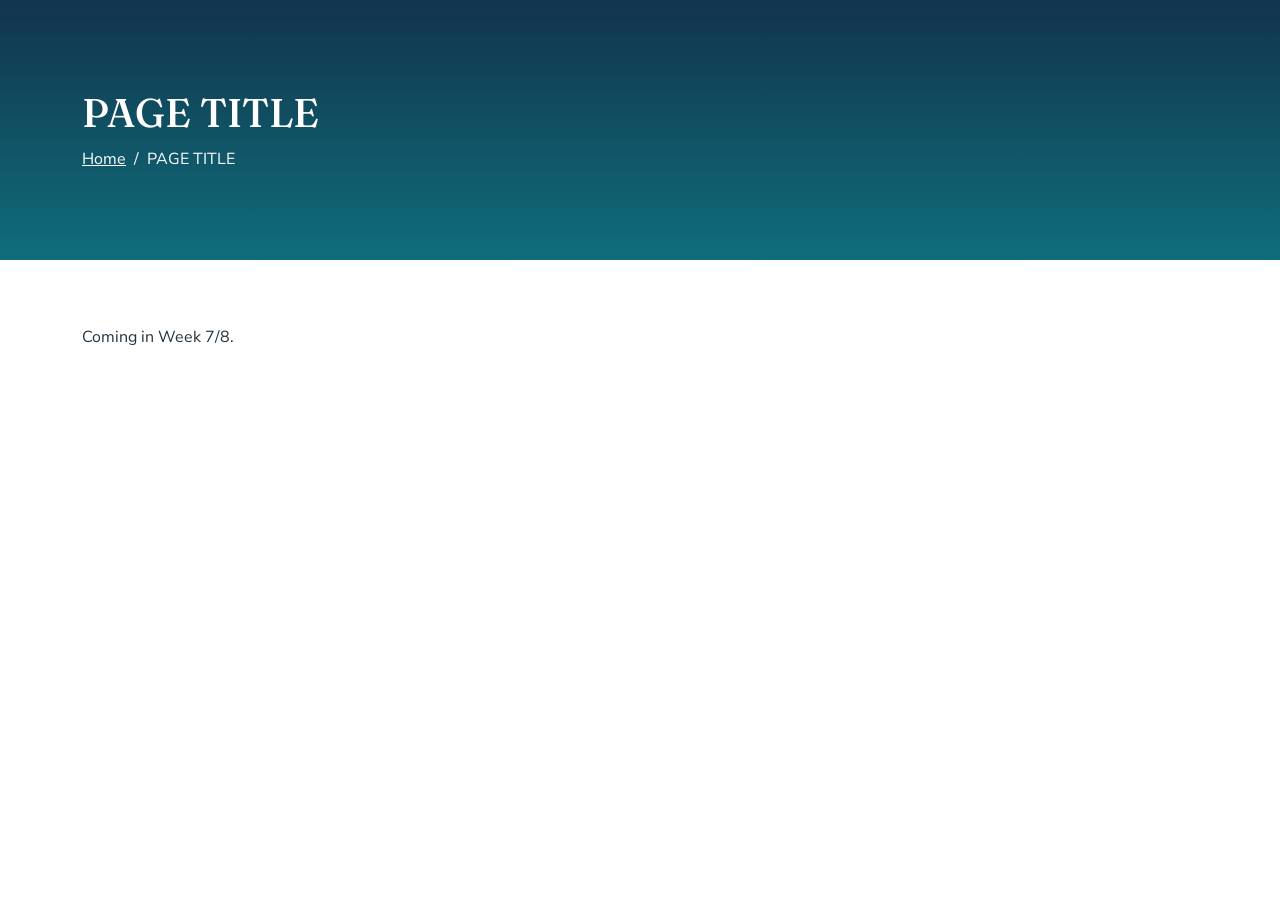
==== tests.html @ cfc93d05 "Project setup and completed Week 6 work" ====
<!DOCTYPE html>
<html lang="en">
<head>
<meta charset="UTF-8">
<meta name="viewport" content="width=device-width, initial-scale=1">
<meta name="description" content="PAGE TITLE | Anmol Lab">
<title>PAGE TITLE | Anmol Lab</title>
<link href="https://cdn.jsdelivr.net/npm/bootstrap@5.3.3/dist/css/bootstrap.min.css" rel="stylesheet">
<link href="https://fonts.googleapis.com/css2?family=Fraunces:wght@600;700&family=Nunito+Sans:wght@400;600;700&display=swap" rel="stylesheet">
<link href="https://cdnjs.cloudflare.com/ajax/libs/font-awesome/6.5.2/css/all.min.css" rel="stylesheet">
<link href="https://cdn.jsdelivr.net/npm/aos@2.3.4/dist/aos.css" rel="stylesheet">
<link href="css/style.css" rel="stylesheet">
</head>
<body>
<div id="site-header"></div>
<main>
<section class="page-banner"><div class="container">
  <h1>PAGE TITLE</h1>
  <nav aria-label="breadcrumb"><ol class="breadcrumb">
    <li class="breadcrumb-item"><a href="index.html">Home</a></li>
    <li class="breadcrumb-item active" aria-current="page">PAGE TITLE</li>
  </ol></nav>
</div></section>
<section class="section"><div class="container"><p>Coming in Week 7/8.</p></div></section>
</main>
<div id="site-footer"></div>
<script src="https://cdn.jsdelivr.net/npm/bootstrap@5.3.3/dist/js/bootstrap.bundle.min.js"></script>
<script src="https://cdn.jsdelivr.net/npm/aos@2.3.4/dist/aos.js"></script>
<script src="js/main.js"></script>
</body>
</html>
---- css/style.css ----
/* Anmol Lab: colors/fonts only via :root variables. Replace with logo colors from mentor. */
:root{
  --color-primary:#0e7c86; --color-primary-dark:#0a5c64; --color-navy:#12344d;
  --color-accent:#f2a33a; --color-accent-dark:#d98a1f;
  --color-bg:#ffffff; --color-bg-alt:#f2f8f8; --color-text:#25343f; --color-muted:#5d6e7a; --color-white:#ffffff;
  --font-heading:'Fraunces',Georgia,serif; --font-body:'Nunito Sans',Arial,sans-serif;
  --radius:10px; --section-space:64px;
}
body{font-family:var(--font-body);color:var(--color-text);background:var(--color-bg);font-size:1rem;line-height:1.65;overflow-x:hidden}
h1,h2,h3,h4{font-family:var(--font-heading);color:var(--color-navy);line-height:1.25}
a{color:var(--color-primary)}
:focus-visible{outline:3px solid var(--color-accent);outline-offset:2px}
.section{padding:var(--section-space) 0}.section-alt{background:var(--color-bg-alt)}
.section-title{font-size:clamp(1.5rem,3vw,2rem);margin-bottom:1.75rem}
.note{color:var(--color-muted);font-style:italic}
.btn{border-radius:var(--radius);font-weight:700;padding:.6rem 1.25rem}
.btn-accent{background:var(--color-accent);color:var(--color-navy);border:0}
.btn-accent:hover{background:var(--color-accent-dark);color:var(--color-navy)}
.btn-primary-lab{background:var(--color-primary);color:var(--color-white);border:0}
.btn-primary-lab:hover{background:var(--color-primary-dark);color:var(--color-white)}
/* top bar */
.top-bar{background:var(--color-navy);color:var(--color-white);font-size:.875rem;padding:.4rem 0}
.top-bar a{color:var(--color-white);text-decoration:none}
.top-bar .container{display:flex;justify-content:space-between;gap:1rem;flex-wrap:wrap}
@media(max-width:767px){.top-bar .tb-hide{display:none}.top-bar .container{justify-content:center}}
/* navbar */
.site-nav{position:sticky;top:0;z-index:1030;background:var(--color-white);box-shadow:0 1px 8px rgba(18,52,77,.12)}
.site-nav .navbar-brand{font-family:var(--font-heading);font-weight:700;color:var(--color-navy)}
.site-nav .navbar-brand img{height:44px;width:auto}
.site-nav .nav-link{color:var(--color-navy);font-weight:600}
.site-nav .nav-link.active,.site-nav .nav-link:hover{color:var(--color-primary);border-bottom:2px solid var(--color-primary)}
/* hero */
.hero{background:linear-gradient(rgba(18,52,77,.82),rgba(14,124,134,.78)),var(--color-navy);color:var(--color-white);padding:88px 0}
.hero h1{color:var(--color-white);font-size:clamp(2rem,5vw,3.4rem);max-width:14ch}
.hero .lead{max-width:48ch;margin:1rem 0 1.5rem}
.search-box{display:flex;gap:.5rem;max-width:560px;margin-bottom:1.25rem}
.hero-btns{display:flex;gap:.75rem;flex-wrap:wrap}
/* cards */
.cat-card,.item-card,.why-item,.step,.mv-card,.team-card{display:block;background:var(--color-white);border:1px solid #dbe7ea;border-radius:var(--radius);padding:1.25rem;height:100%}
.cat-card{text-align:center;text-decoration:none;color:var(--color-navy);font-weight:700}
.cat-card i,.why-item i,.mv-card i{display:block;font-size:1.8rem;color:var(--color-primary);margin-bottom:.5rem}
.cat-card:hover{border-color:var(--color-primary)}
.item-card .price{font-weight:700;color:var(--color-primary-dark);font-size:1.15rem}
.item-card .meta{color:var(--color-muted);font-size:.9rem;margin:0 0 .5rem}
.step-num{display:inline-grid;place-items:center;width:40px;height:40px;border-radius:50%;background:var(--color-primary);color:var(--color-white);font-weight:700;margin-bottom:.5rem}
.hours-list{list-style:none;padding:0}.hours-list li{display:flex;justify-content:space-between;border-bottom:1px solid #dbe7ea;padding:.4rem 0}
.map-box{min-height:280px;display:grid;place-items:center;text-align:center;padding:1rem;border:2px dashed var(--color-primary);border-radius:var(--radius);color:var(--color-muted)}
.cta-banner{background:var(--color-primary);color:var(--color-white);text-align:center;padding:56px 0}
.cta-banner h2{color:var(--color-white);margin-bottom:1rem}
/* inner banner */
.page-banner{background:linear-gradient(rgba(18,52,77,.85),rgba(14,124,134,.8)),var(--color-navy);min-height:260px;display:flex;align-items:center;color:var(--color-white)}
.page-banner h1{color:var(--color-white)}
.page-banner .breadcrumb{margin:0}.page-banner a,.page-banner .breadcrumb-item.active,.breadcrumb-item+.breadcrumb-item::before{color:var(--color-white)}
.story-img,.gallery-img,.team-card img{width:100%;height:auto;border-radius:var(--radius);object-fit:cover;background:var(--color-bg-alt);aspect-ratio:4/3}
.team-card{text-align:center}
/* footer */
.site-footer{background:var(--color-navy);color:#d6e3ea;padding:56px 0 0}
.site-footer h4{color:var(--color-white);font-size:1.1rem}
.site-footer a{color:#d6e3ea;text-decoration:none}.site-footer a:hover{color:var(--color-accent)}
.site-footer ul{list-style:none;padding:0}.site-footer li{margin-bottom:.4rem}
.footer-notice{border-top:1px solid rgba(255,255,255,.2);margin-top:2rem;padding:1rem 0;font-size:.9rem}
.footer-bottom{background:rgba(0,0,0,.25);text-align:center;padding:.8rem 0;font-size:.875rem}
/* floating */
.float-btn{position:fixed;right:16px;z-index:1040;width:48px;height:48px;border-radius:50%;display:grid;place-items:center;border:0;color:var(--color-white);font-size:1.4rem;text-decoration:none}
.wa-btn{bottom:16px;background:#25d366}
.top-btn{bottom:76px;background:var(--color-primary);display:none}.top-btn.show{display:grid}
@media(prefers-reduced-motion:reduce){*{scroll-behavior:auto!important;transition:none!important}}
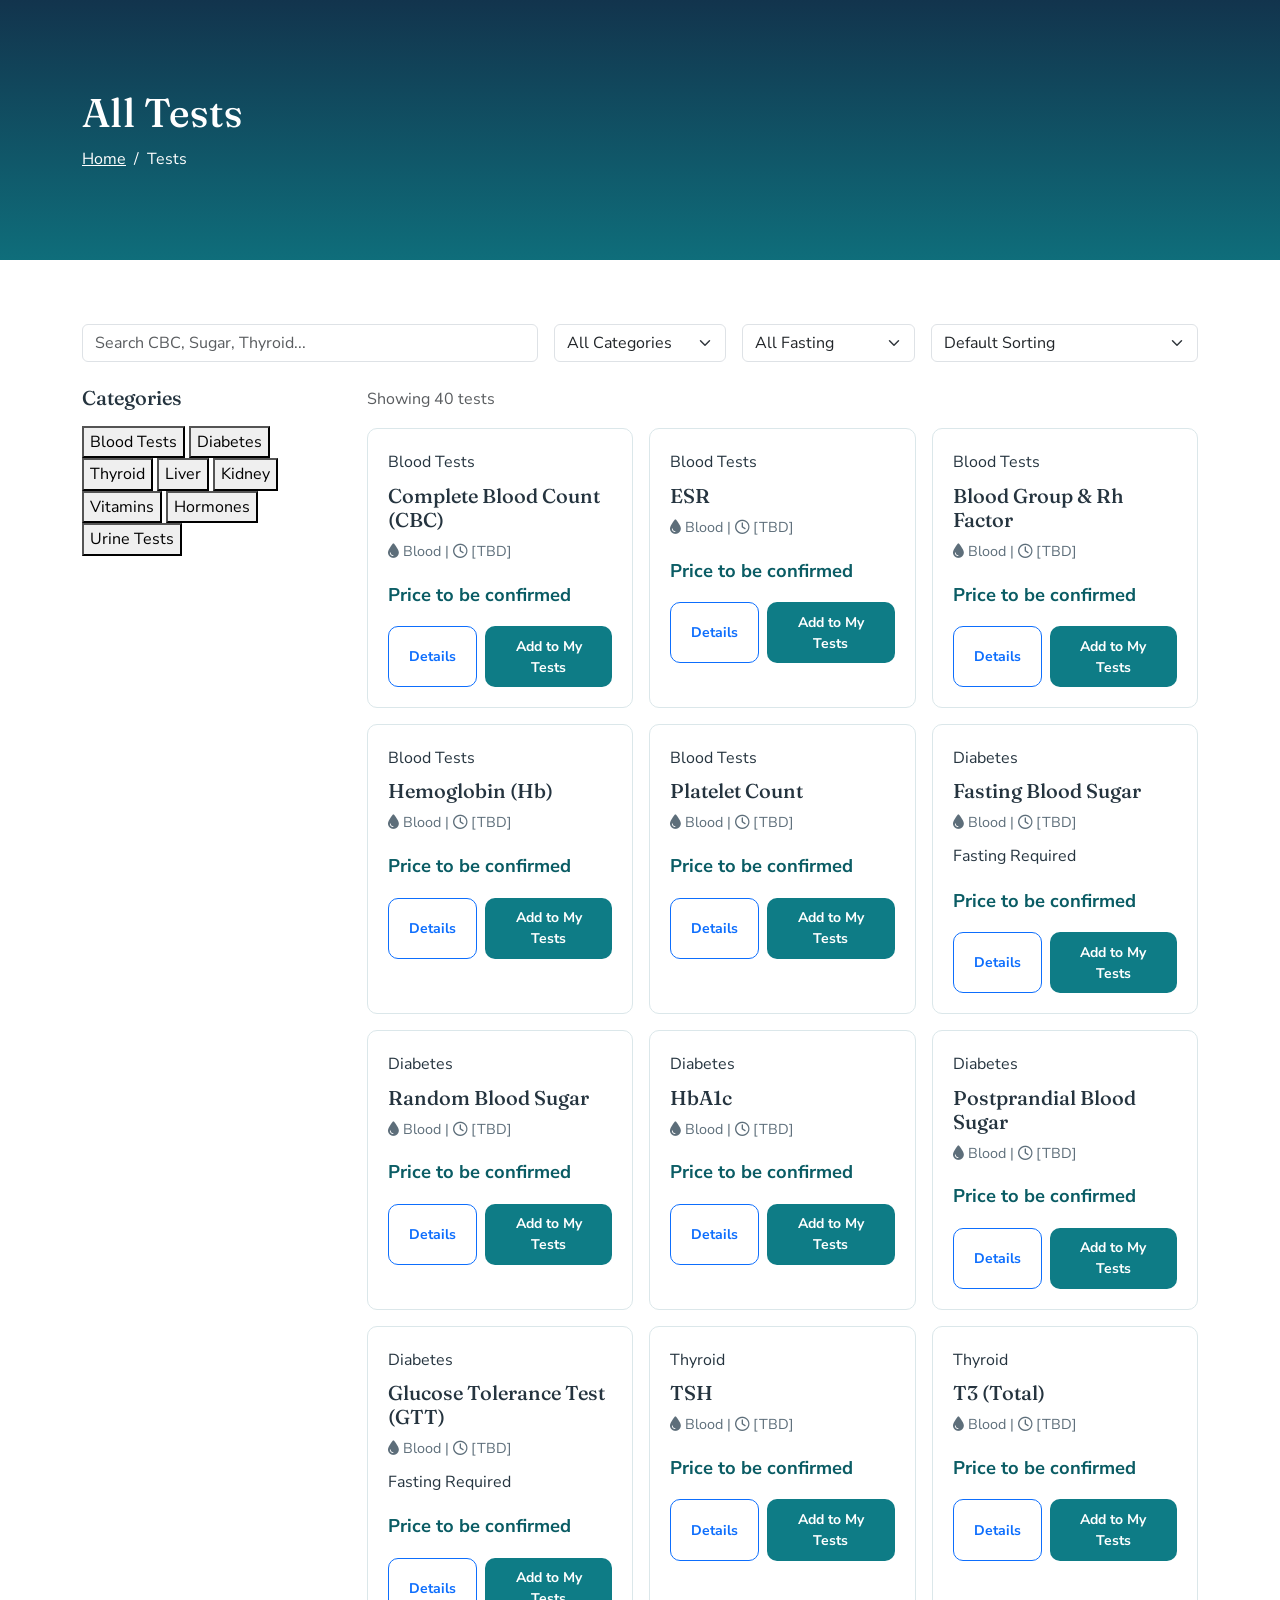
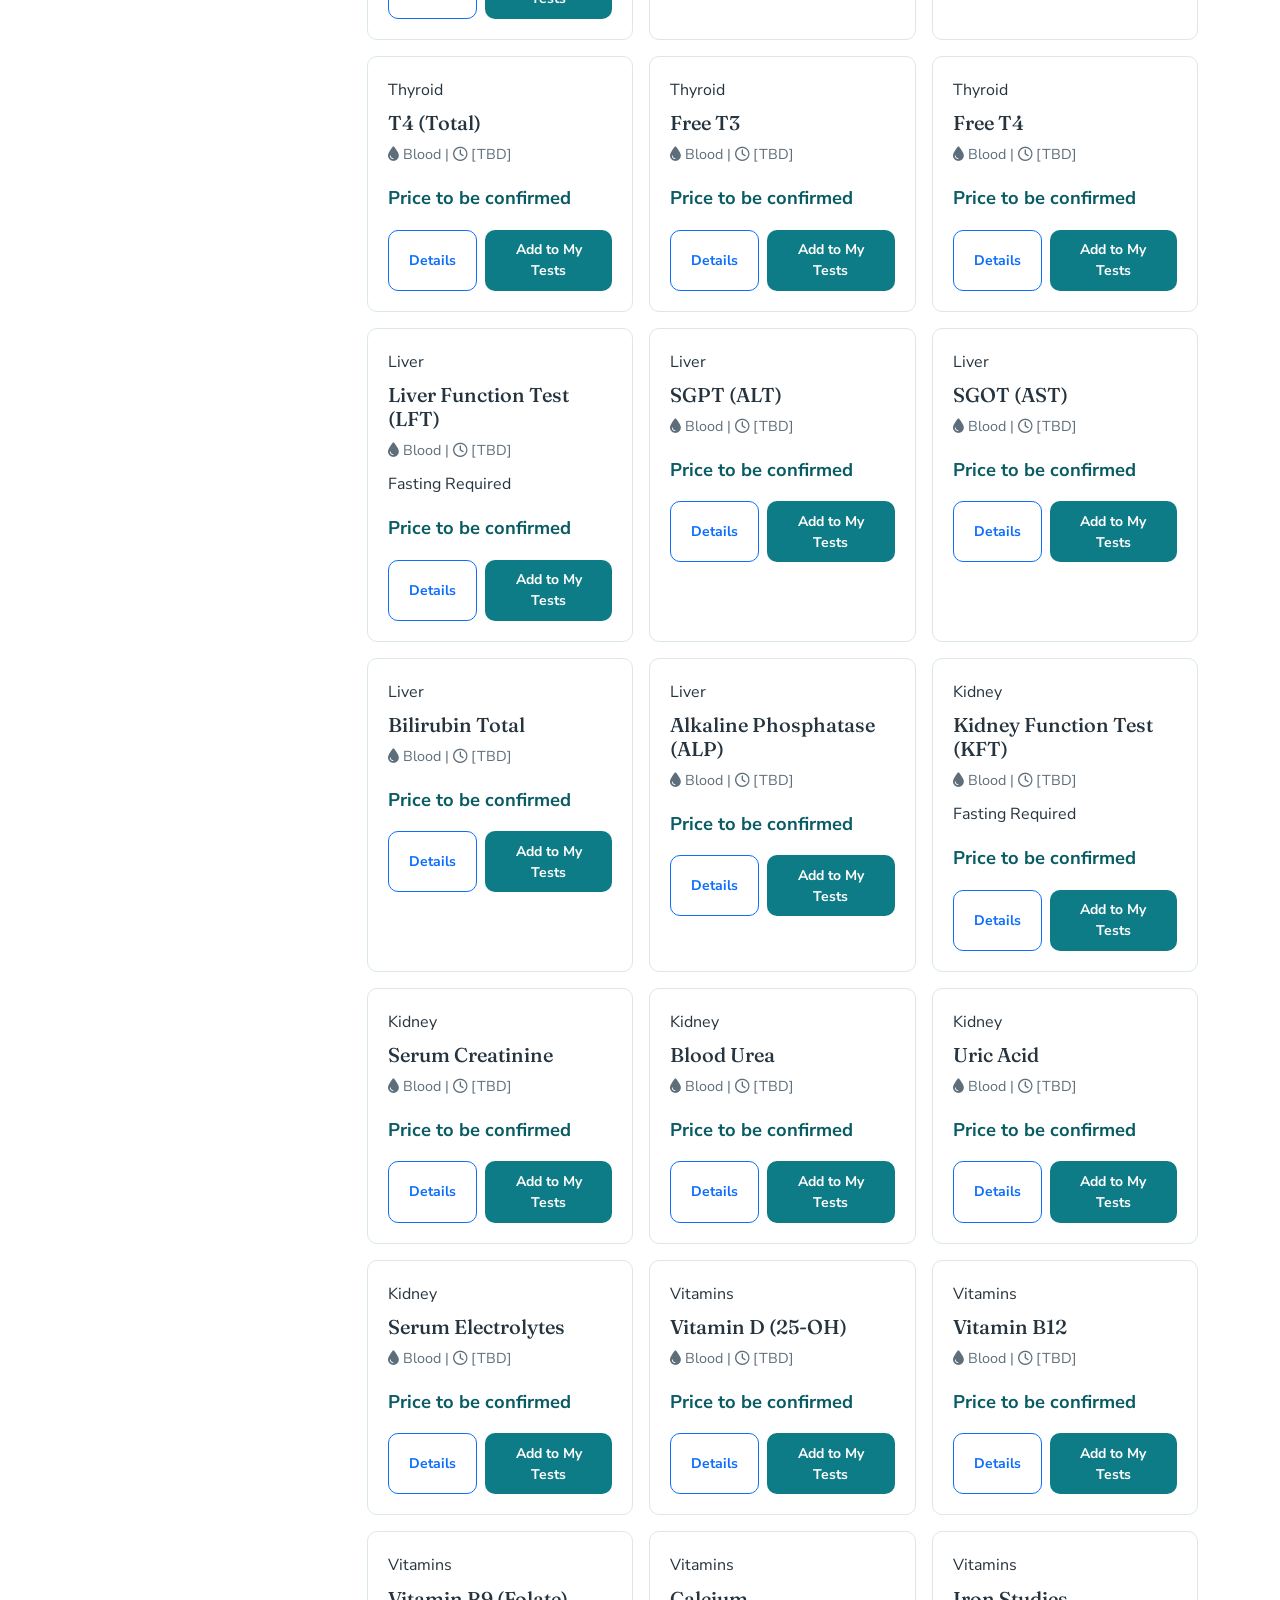
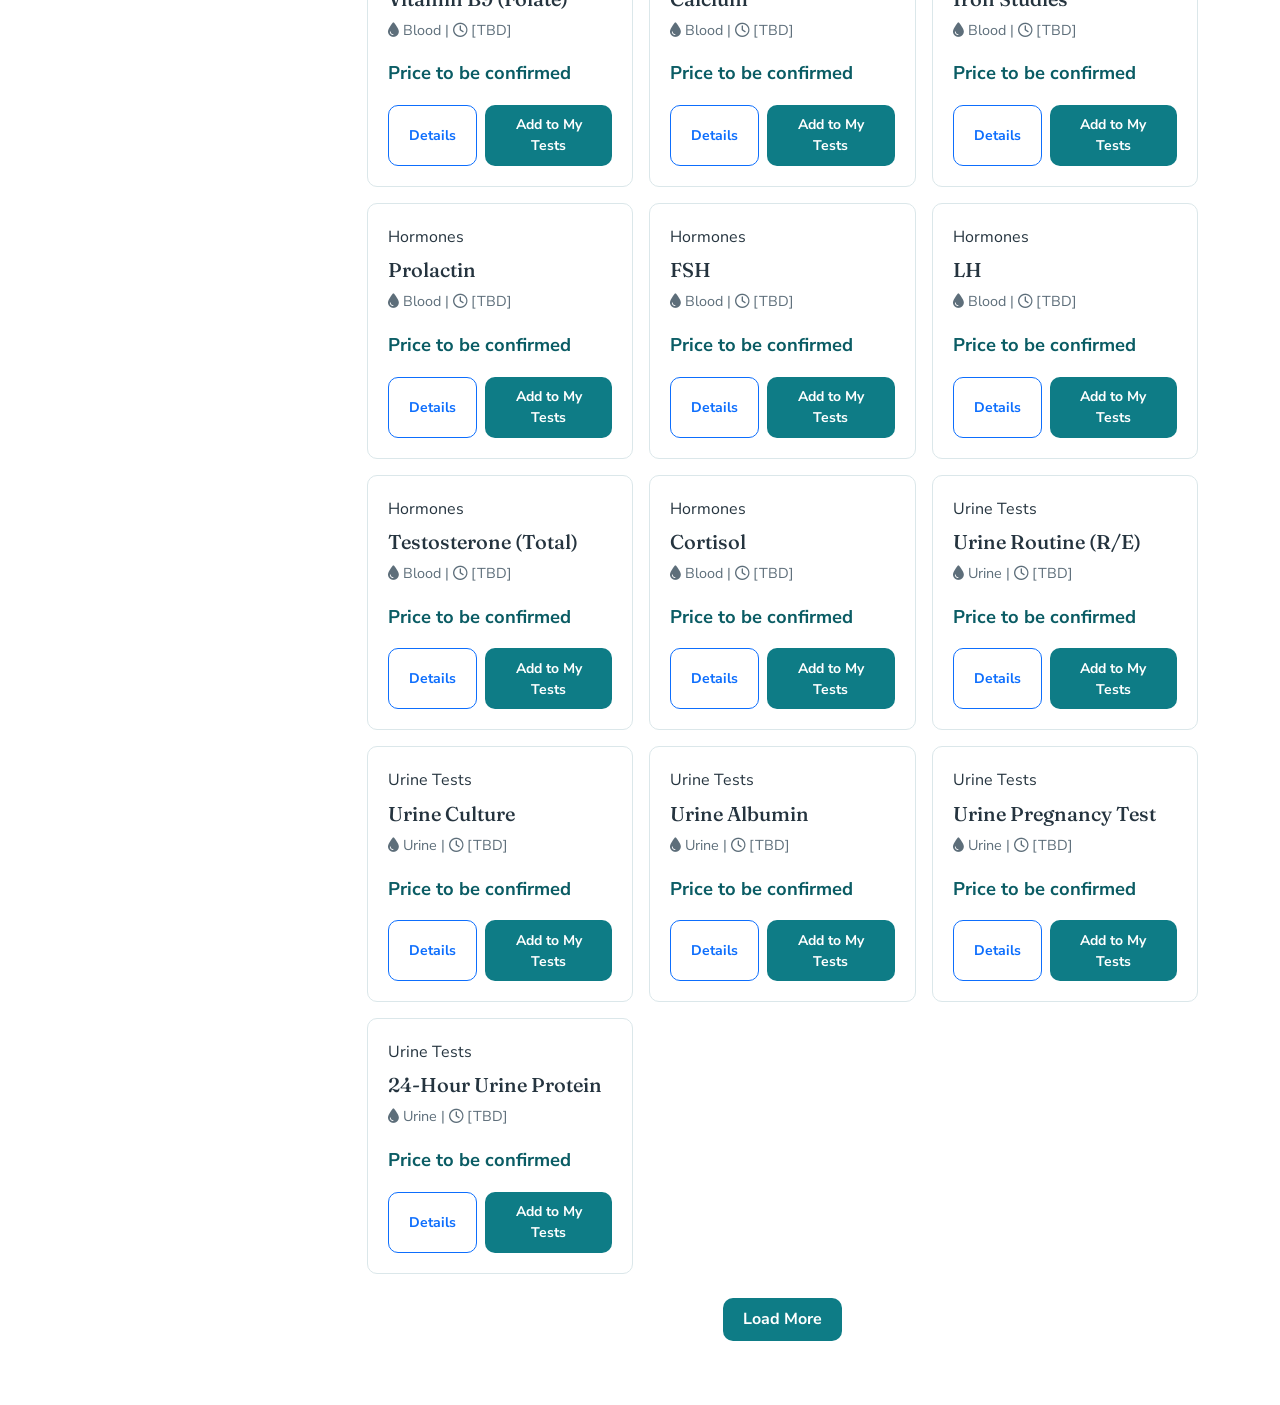
==== commit 5d7abe86: "Complete Monday tests page layout" ====
--- a/tests.html
+++ b/tests.html
@@ -1,31 +1,123 @@
+
 <!DOCTYPE html>
 <html lang="en">
 <head>
 <meta charset="UTF-8">
 <meta name="viewport" content="width=device-width, initial-scale=1">
-<meta name="description" content="PAGE TITLE | Anmol Lab">
-<title>PAGE TITLE | Anmol Lab</title>
+<meta name="description" content="Browse diagnostic tests at Anmol Lab.">
+<title>All Tests | Anmol Lab</title>
+
 <link href="https://cdn.jsdelivr.net/npm/bootstrap@5.3.3/dist/css/bootstrap.min.css" rel="stylesheet">
 <link href="https://fonts.googleapis.com/css2?family=Fraunces:wght@600;700&family=Nunito+Sans:wght@400;600;700&display=swap" rel="stylesheet">
 <link href="https://cdnjs.cloudflare.com/ajax/libs/font-awesome/6.5.2/css/all.min.css" rel="stylesheet">
 <link href="https://cdn.jsdelivr.net/npm/aos@2.3.4/dist/aos.css" rel="stylesheet">
 <link href="css/style.css" rel="stylesheet">
 </head>
+
 <body>
+
 <div id="site-header"></div>
+
 <main>
-<section class="page-banner"><div class="container">
-  <h1>PAGE TITLE</h1>
-  <nav aria-label="breadcrumb"><ol class="breadcrumb">
-    <li class="breadcrumb-item"><a href="index.html">Home</a></li>
-    <li class="breadcrumb-item active" aria-current="page">PAGE TITLE</li>
-  </ol></nav>
-</div></section>
-<section class="section"><div class="container"><p>Coming in Week 7/8.</p></div></section>
+
+<section class="page-banner">
+<div class="container">
+<h1>All Tests</h1>
+<nav aria-label="breadcrumb">
+<ol class="breadcrumb">
+<li class="breadcrumb-item"><a href="index.html">Home</a></li>
+<li class="breadcrumb-item active">Tests</li>
+</ol>
+</nav>
+</div>
+</section>
+
+<section class="section">
+<div class="container">
+
+<!-- Search and filters -->
+<div class="row g-3 mb-4">
+
+<div class="col-lg-5">
+<input type="search" id="test-search"
+class="form-control"
+placeholder="Search CBC, Sugar, Thyroid...">
+</div>
+
+<div class="col-md-4 col-lg-2">
+<select id="category-filter" class="form-select">
+<option value="all">All Categories</option>
+</select>
+</div>
+
+<div class="col-md-4 col-lg-2">
+<select id="fasting-filter" class="form-select">
+<option value="all">All Fasting</option>
+<option value="yes">Fasting Required</option>
+<option value="no">No Fasting</option>
+</select>
+</div>
+
+<div class="col-md-4 col-lg-3">
+<select id="sort-filter" class="form-select">
+<option value="default">Default Sorting</option>
+<option value="name">Name (A to Z)</option>
+<option value="low">Price (Low to High)</option>
+<option value="high">Price (High to Low)</option>
+</select>
+</div>
+
+</div>
+
+<div class="row g-4">
+
+<!-- Categories -->
+<aside class="col-lg-3">
+<h2 class="h5 mb-3">Categories</h2>
+<div id="category-list" class="category-list"></div>
+</aside>
+
+<!-- Test cards -->
+<div class="col-lg-9">
+
+<p id="results-count" class="text-muted">Showing tests</p>
+
+<div class="row g-3" id="tests-grid"></div>
+
+<div id="no-results" class="text-center py-5" hidden>
+<h3 class="h5">Test not found</h3>
+<p>Send us your prescription on WhatsApp and we'll help.</p>
+<a href="#" id="no-results-wa" class="btn btn-primary-lab">
+<i class="fa-brands fa-whatsapp"></i> WhatsApp
+</a>
+<button id="clear-filters" class="btn btn-outline-secondary">
+Clear filters
+</button>
+</div>
+
+<div class="text-center mt-4">
+<button id="load-more" class="btn btn-primary-lab">
+Load More
+</button>
+</div>
+
+</div>
+</div>
+
+</div>
+</section>
+
 </main>
+
 <div id="site-footer"></div>
+
 <script src="https://cdn.jsdelivr.net/npm/bootstrap@5.3.3/dist/js/bootstrap.bundle.min.js"></script>
 <script src="https://cdn.jsdelivr.net/npm/aos@2.3.4/dist/aos.js"></script>
+
+<script src="js/tests.js"></script>
+<script src="js/packages.js"></script>
 <script src="js/main.js"></script>
+<script src="js/tests-page.js"></script>
+
 </body>
-</html>+</html>
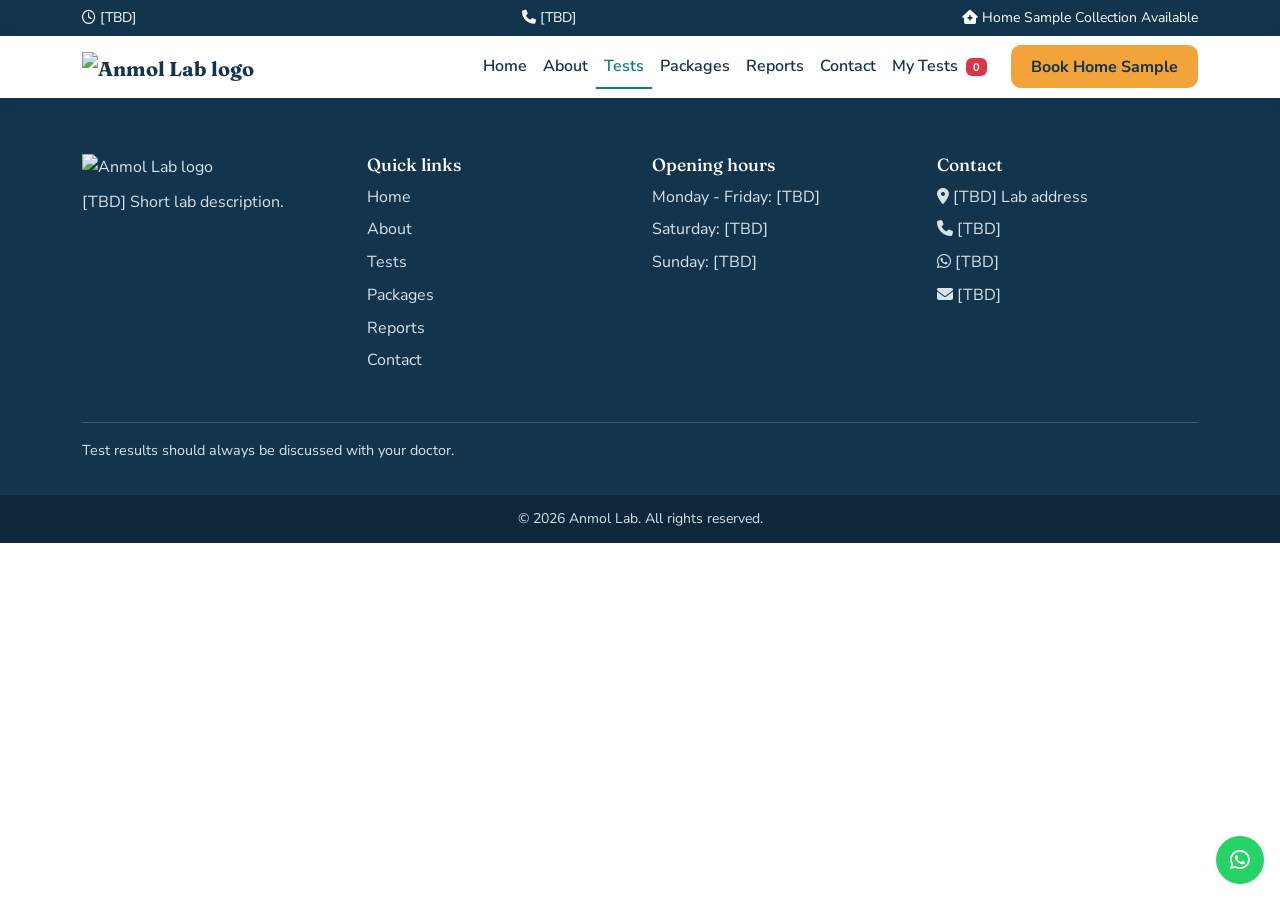
==== commit 7e8b78a3: "Complete Wednesday My Tests feature" ====
--- a/tests.html
+++ b/tests.html
@@ -20,94 +20,66 @@
 
 <main>
 
-<section class="page-banner">
-<div class="container">
-<h1>All Tests</h1>
-<nav aria-label="breadcrumb">
-<ol class="breadcrumb">
-<li class="breadcrumb-item"><a href="index.html">Home</a></li>
-<li class="breadcrumb-item active">Tests</li>
-</ol>
-</nav>
-</div>
-</section>
 
-<section class="section">
-<div class="container">
-
-<!-- Search and filters -->
-<div class="row g-3 mb-4">
-
-<div class="col-lg-5">
-<input type="search" id="test-search"
-class="form-control"
-placeholder="Search CBC, Sugar, Thyroid...">
+<!-- My Tests Summary Bar -->
+<div id="my-tests-summary" class="my-tests-summary d-none">
+  <div class="container d-flex justify-content-between align-items-center gap-3">
+    <span>
+      <strong id="my-tests-count">0</strong> tests selected
+    </span>
+    <button class="btn btn-accent" type="button"
+            data-bs-toggle="offcanvas"
+            data-bs-target="#myTestsOffcanvas">
+      View My Tests
+    </button>
+  </div>
 </div>
 
-<div class="col-md-4 col-lg-2">
-<select id="category-filter" class="form-select">
-<option value="all">All Categories</option>
-</select>
+<!-- Test Details Modal -->
+<div class="modal fade" id="testDetailsModal" tabindex="-1"
+     aria-labelledby="testDetailsTitle" aria-hidden="true">
+  <div class="modal-dialog modal-dialog-centered">
+    <div class="modal-content">
+      <div class="modal-header">
+        <h5 class="modal-title" id="testDetailsTitle">Test Details</h5>
+        <button type="button" class="btn-close"
+                data-bs-dismiss="modal" aria-label="Close"></button>
+      </div>
+      <div class="modal-body" id="test-details-content"></div>
+      <div class="modal-footer">
+        <button type="button" class="btn btn-primary-lab"
+                id="modal-add-test">
+          Add to My Tests
+        </button>
+        <button type="button" class="btn btn-secondary"
+                data-bs-dismiss="modal">
+          Close
+        </button>
+      </div>
+    </div>
+  </div>
 </div>
 
-<div class="col-md-4 col-lg-2">
-<select id="fasting-filter" class="form-select">
-<option value="all">All Fasting</option>
-<option value="yes">Fasting Required</option>
-<option value="no">No Fasting</option>
-</select>
+<!-- My Tests Offcanvas -->
+<div class="offcanvas offcanvas-end" tabindex="-1"
+     id="myTestsOffcanvas" aria-labelledby="myTestsTitle">
+  <div class="offcanvas-header">
+    <h5 class="offcanvas-title" id="myTestsTitle">My Tests</h5>
+    <button type="button" class="btn-close"
+            data-bs-dismiss="offcanvas" aria-label="Close"></button>
+  </div>
+  <div class="offcanvas-body">
+    <div id="my-tests-list">
+      <p class="text-muted">No tests selected yet.</p>
+    </div>
+    <hr>
+    <p class="fw-bold mb-0">
+      Selected tests: <span id="offcanvas-tests-count">0</span>
+    </p>
+  </div>
 </div>
+</main>
 
-<div class="col-md-4 col-lg-3">
-<select id="sort-filter" class="form-select">
-<option value="default">Default Sorting</option>
-<option value="name">Name (A to Z)</option>
-<option value="low">Price (Low to High)</option>
-<option value="high">Price (High to Low)</option>
-</select>
-</div>
-
-</div>
-
-<div class="row g-4">
-
-<!-- Categories -->
-<aside class="col-lg-3">
-<h2 class="h5 mb-3">Categories</h2>
-<div id="category-list" class="category-list"></div>
-</aside>
-
-<!-- Test cards -->
-<div class="col-lg-9">
-
-<p id="results-count" class="text-muted">Showing tests</p>
-
-<div class="row g-3" id="tests-grid"></div>
-
-<div id="no-results" class="text-center py-5" hidden>
-<h3 class="h5">Test not found</h3>
-<p>Send us your prescription on WhatsApp and we'll help.</p>
-<a href="#" id="no-results-wa" class="btn btn-primary-lab">
-<i class="fa-brands fa-whatsapp"></i> WhatsApp
-</a>
-<button id="clear-filters" class="btn btn-outline-secondary">
-Clear filters
-</button>
-</div>
-
-<div class="text-center mt-4">
-<button id="load-more" class="btn btn-primary-lab">
-Load More
-</button>
-</div>
-
-</div>
-</div>
-
-</div>
-</section>
-
-</main>
 
 <div id="site-footer"></div>
 
--- a/css/style.css
+++ b/css/style.css
@@ -64,4 +64,26 @@
 .float-btn{position:fixed;right:16px;z-index:1040;width:48px;height:48px;border-radius:50%;display:grid;place-items:center;border:0;color:var(--color-white);font-size:1.4rem;text-decoration:none}
 .wa-btn{bottom:16px;background:#25d366}
 .top-btn{bottom:76px;background:var(--color-primary);display:none}.top-btn.show{display:grid}
-@media(prefers-reduced-motion:reduce){*{scroll-behavior:auto!important;transition:none!important}}+@media(prefers-reduced-motion:reduce){*{scroll-behavior:auto!important;transition:none!important}}
+
+/* Wednesday: My Tests summary bar */
+.my-tests-summary {
+  position: fixed;
+  bottom: 0;
+  left: 0;
+  width: 100%;
+  z-index: 1020;
+  background: #ffffff;
+  padding: 14px 0;
+  box-shadow: 0 -3px 15px rgba(18, 52, 77, 0.12);
+  border-top: 1px solid #dbe7ea;
+}
+
+#my-tests-list .border {
+  border-color: #dbe7ea !important;
+}
+
+#my-tests-badge {
+  margin-left: 4px;
+  font-size: 11px;
+}
